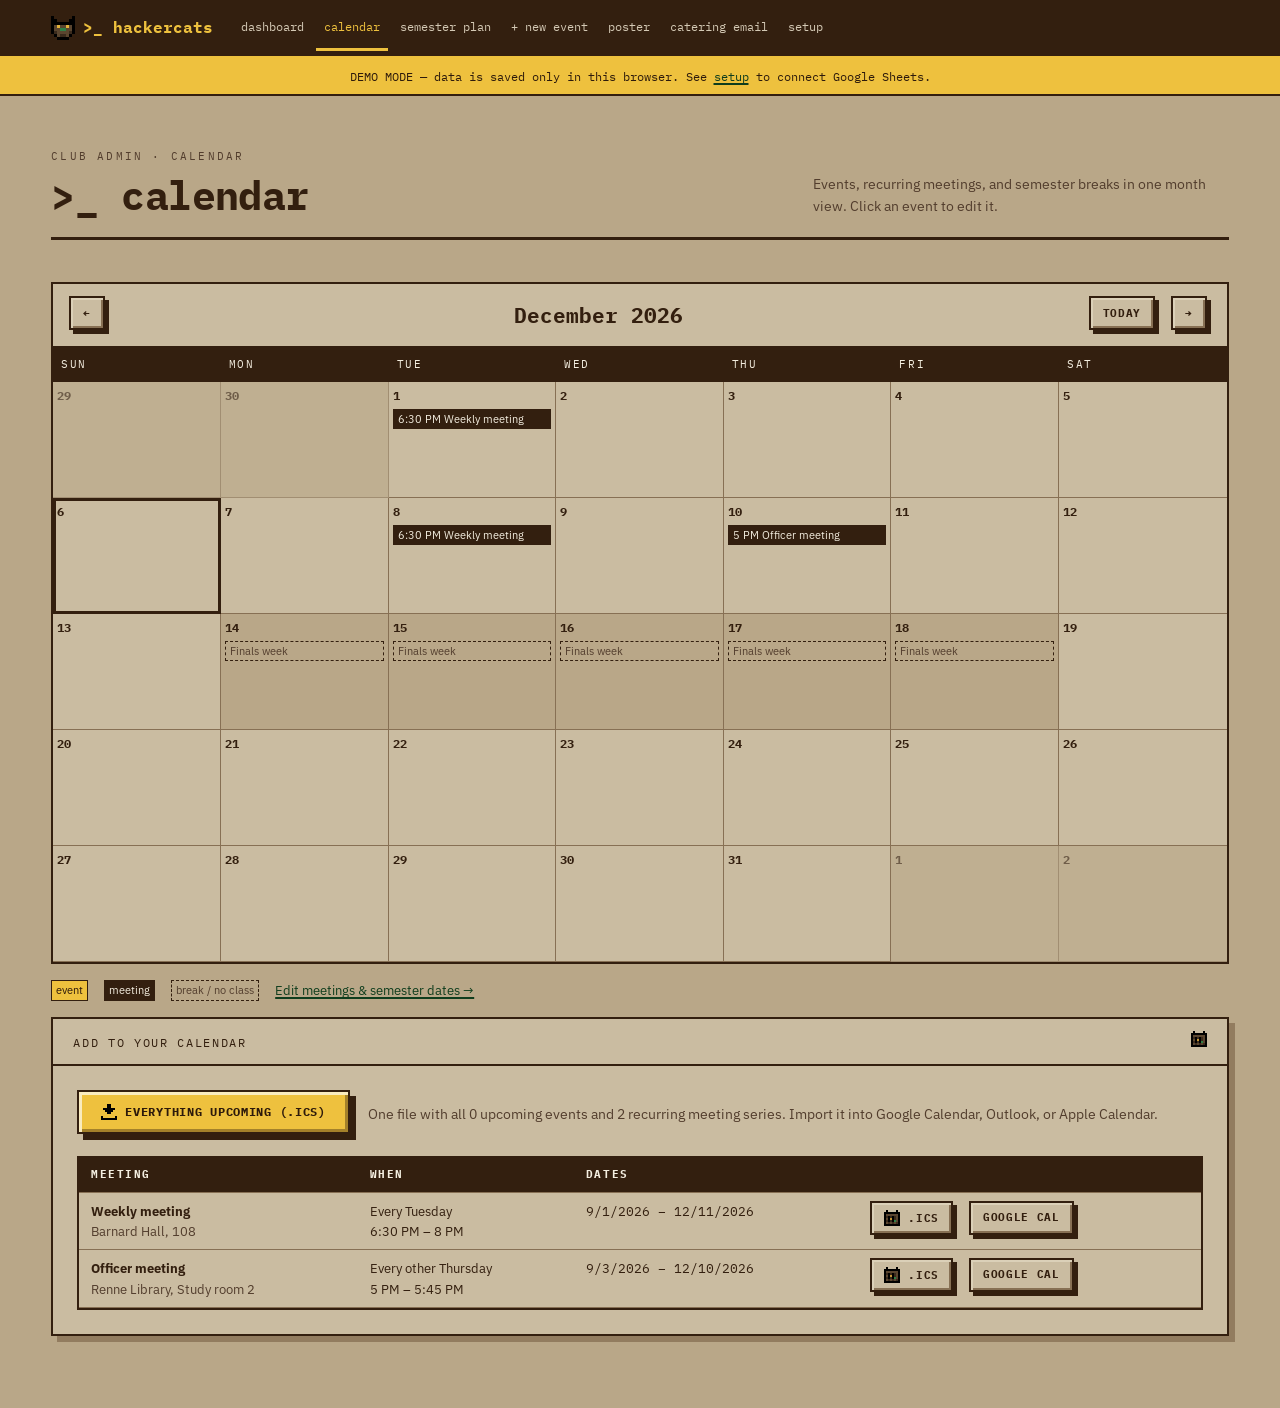
==== calendar.html @ 4f12ceac "Club admin app: events, posters, catering FRoR email, calendar, semester plan Static site for GitHub" ====
<!doctype html>
<html lang="en">
<head>
  <meta charset="utf-8">
  <meta name="viewport" content="width=device-width, initial-scale=1">
  <title>Club Admin — Calendar</title>
  <link rel="icon" href="assets/icons/cat.svg">
  <link rel="stylesheet" href="css/app.css">
</head>
<body>
  <main class="page">
    <header class="head">
      <div>
        <div class="eyebrow">Club admin · calendar</div>
        <h1>&gt;_ calendar</h1>
      </div>
      <p class="lead">Events, recurring meetings, and semester breaks in one month view. Click an event to edit it.</p>
    </header>
    <div id="content" class="stack"><div class="empty">Loading…</div></div>
  </main>

  <script src="config.js"></script>
  <script src="js/demo-seed.js"></script>
  <script src="js/store.js"></script>
  <script src="js/common.js"></script>
  <script src="js/calendar.js"></script>
  <script src="js/calendar-page.js"></script>
</body>
</html>
---- css/app.css ----
/*
 * App styles, built on the Hacker Cats design-kit tokens (css/tokens/*).
 * Brand rules (from the design kit README):
 *   - Fields sink, buttons rise.
 *   - Sharp corners everywhere. No gradients, no blur.
 *   - Green (--hc-live) is for state only (done / live), never navigation.
 *   - Fluid layout via clamp() and auto-fit grids instead of media queries.
 */
@import "./tokens/fonts.css";
@import "./tokens/colors.css";
@import "./tokens/typography.css";
@import "./tokens/spacing.css";
@import "./tokens/depth.css";
@import "./tokens/texture.css";
@import "./tokens/base.css";

/* ---------- layout ---------- */
.page {
  max-width: var(--page-max);
  margin: 0 auto;
  padding: var(--pad-page-y) var(--pad-page-x) 72px;
  display: flex;
  flex-direction: column;
  gap: var(--gap-stack);
}
.stack { display: flex; flex-direction: column; gap: var(--space-4); }
.row { display: flex; flex-wrap: wrap; gap: var(--space-3); align-items: center; }
.row--end { justify-content: flex-end; }
.grid { display: grid; gap: var(--space-5); grid-template-columns: repeat(auto-fit, minmax(min(100%, 320px), 1fr)); }
.grid--wide { grid-template-columns: repeat(auto-fit, minmax(min(100%, 460px), 1fr)); }
.hidden { display: none !important; }

/* ---------- top nav (ink surface) ---------- */
.nav {
  background: var(--surface-dark);
  color: var(--text-on-dark);
  border-bottom: var(--frame-thick) solid var(--hc-signal);
}
.nav__inner {
  max-width: var(--page-max);
  margin: 0 auto;
  padding: 0 var(--pad-page-x);
  display: flex;
  flex-wrap: wrap;
  align-items: center;
  gap: var(--space-2) var(--space-5);
  min-height: 56px;
}
.nav__brand {
  font-family: var(--font-mono);
  font-weight: 700;
  font-size: 16px;
  color: var(--hc-signal);
  text-decoration: none;
  display: flex;
  align-items: center;
  gap: var(--space-2);
}
.nav__brand img { width: 24px; height: 24px; image-rendering: pixelated; }
.nav__links { display: flex; flex-wrap: wrap; gap: 0 var(--space-1); flex: 1; }
.nav__links a {
  font-family: var(--font-mono);
  font-size: var(--size-mono-sm);
  text-transform: lowercase;
  color: var(--text-on-dark);
  text-decoration: none;
  padding: var(--space-3) var(--space-2);
  border-bottom: 3px solid transparent;
}
.nav__links a:hover { color: var(--hc-cream); }
.nav__links a[aria-current="page"] { color: var(--hc-signal); border-bottom-color: var(--hc-signal); }
.nav__auth { font-family: var(--font-mono); font-size: var(--size-mono-sm); display: flex; gap: var(--space-3); align-items: center; }

/* ---------- page heading ---------- */
.head {
  display: flex;
  align-items: flex-end;
  justify-content: space-between;
  gap: var(--space-6);
  flex-wrap: wrap;
  border-bottom: var(--frame-thick) solid var(--border-strong);
  padding-bottom: var(--space-5);
}
.eyebrow {
  font-family: var(--font-mono);
  font-size: var(--size-label);
  letter-spacing: var(--tracking-eyebrow);
  text-transform: uppercase;
  color: var(--text-muted);
}
h1, .h1 {
  font-family: var(--font-display);
  font-weight: 700;
  font-size: var(--size-h1);
  letter-spacing: var(--tracking-wordmark);
  line-height: var(--leading-tight);
  margin: var(--space-2) 0 0;
}
h2 { font-family: var(--font-sans); font-weight: 600; font-size: var(--size-h2); margin: 0; line-height: var(--leading-snug); }
h3 { font-family: var(--font-sans); font-weight: 600; font-size: 15px; margin: 0; }
.lead { color: var(--text-muted); max-width: 52ch; margin: 0; }
.muted { color: var(--text-muted); }
.mono { font-family: var(--font-mono); font-size: var(--size-mono); }
p { margin: 0; max-width: var(--measure-body); }

/* ---------- cards ---------- */
.card {
  background: var(--surface-card);
  border: var(--frame) solid var(--border-strong);
  box-shadow: var(--lift) var(--lift) 0 var(--hc-ground-drop);
  display: flex;
  flex-direction: column;
}
.card__bar {
  display: flex;
  align-items: baseline;
  justify-content: space-between;
  gap: var(--space-3);
  flex-wrap: wrap;
  padding: var(--space-3) var(--space-5);
  border-bottom: var(--frame) solid var(--border-strong);
  font-family: var(--font-mono);
  font-size: var(--size-mono-sm);
  letter-spacing: var(--tracking-label);
  text-transform: uppercase;
}
.card__body { padding: var(--pad-card); display: flex; flex-direction: column; gap: var(--space-4); }

/* ---------- buttons: they rise ---------- */
.btn {
  --face: var(--hc-signal);
  --hi: var(--hc-signal-hi);
  --lo: var(--hc-signal-lo);
  --label: var(--text-on-signal);
  appearance: none;
  display: inline-flex;
  align-items: center;
  justify-content: center;
  gap: var(--space-2);
  min-height: var(--hit-min);
  padding: 0 var(--pad-button-x);
  background: var(--face);
  color: var(--label);
  border: var(--frame) solid var(--hc-ink);
  box-shadow:
    inset var(--bevel) var(--bevel) 0 var(--hi),
    inset calc(var(--bevel) * -1) calc(var(--bevel) * -1) 0 var(--lo),
    var(--lift) var(--lift) 0 var(--hc-ink);
  font-family: var(--font-mono);
  font-weight: 700;
  font-size: var(--size-mono-sm);
  letter-spacing: 0.06em;
  text-transform: uppercase;
  text-decoration: none;
  cursor: pointer;
  transition: transform var(--dur-press) var(--ease-snap), box-shadow var(--dur-press) var(--ease-snap);
  margin: 0 var(--lift) var(--lift) 0; /* room for the drop */
}
.btn:hover { color: var(--label); }
.btn:active {
  transform: translate(var(--lift-travel), var(--lift-travel));
  box-shadow:
    inset var(--bevel) var(--bevel) 0 var(--hi),
    inset calc(var(--bevel) * -1) calc(var(--bevel) * -1) 0 var(--lo),
    var(--lift-press) var(--lift-press) 0 var(--hc-ink);
}
.btn:focus-visible { outline: 3px solid var(--hc-ink); outline-offset: 3px; }
.btn[disabled] { opacity: 0.5; cursor: not-allowed; }
.btn--ink { --face: var(--hc-ink); --hi: var(--hc-ink-tex); --lo: oklch(0.18 0.03 58); --label: var(--hc-cream); }
.btn--plain { --face: var(--hc-raised); --hi: var(--hc-field); --lo: var(--hc-line); --label: var(--hc-ink); }
.btn--danger { --face: var(--hc-oxide); --hi: var(--hc-oxide-hi); --lo: var(--hc-oxide-lo); --label: var(--text-on-oxide); }
.btn--sm { min-height: 34px; padding: 0 var(--space-3); font-size: var(--size-label); --lift: 4px; --lift-travel: 3px; --bevel: 2px; }
.btn img { width: 16px; height: 16px; image-rendering: pixelated; }

/* ---------- fields: they sink ---------- */
.field { display: flex; flex-direction: column; gap: var(--space-1); min-width: 0; }
.field > span, .label {
  font-family: var(--font-mono);
  font-size: var(--size-label);
  letter-spacing: var(--tracking-label);
  text-transform: uppercase;
  color: var(--text-muted);
}
.field small { color: var(--text-muted); font-size: var(--size-body-sm); }
input:not([type="checkbox"]):not([type="radio"]):not([type="color"]):not([type="file"]),
select,
textarea {
  font: inherit;
  font-family: var(--font-mono);
  font-size: var(--size-mono);
  color: var(--text-body);
  background: var(--surface-field);
  border: var(--frame) solid var(--border-strong);
  box-shadow: var(--well-shadow);
  padding: var(--pad-control-y) var(--pad-control-x);
  min-height: var(--hit-min);
  width: 100%;
}
textarea { min-height: 120px; resize: vertical; line-height: var(--leading-mono); }
input::placeholder, textarea::placeholder { color: var(--text-placeholder); }
input:focus, select:focus, textarea:focus { outline: 3px solid var(--hc-signal); outline-offset: 0; }
input[type="checkbox"], input[type="radio"] { width: 20px; height: 20px; accent-color: var(--hc-live); margin: 0; flex: none; }
input[type="color"] { width: 56px; height: var(--hit-min); border: var(--frame) solid var(--border-strong); padding: 2px; background: var(--surface-field); }
.form-grid { display: grid; gap: var(--space-4); grid-template-columns: repeat(auto-fit, minmax(min(100%, 200px), 1fr)); }
.form-grid .span-all { grid-column: 1 / -1; }
fieldset { border: var(--frame) solid var(--border-strong); padding: var(--space-5); margin: 0; display: flex; flex-direction: column; gap: var(--space-4); }
legend { font-family: var(--font-mono); font-weight: 700; font-size: var(--size-mono-sm); letter-spacing: var(--tracking-label); text-transform: uppercase; padding: 0 var(--space-2); }
.check { display: flex; align-items: center; gap: var(--space-2); cursor: pointer; }

/* ---------- alerts ---------- */
.alert {
  border: var(--frame) solid var(--border-strong);
  border-left-width: 10px;
  background: var(--surface-card);
  padding: var(--space-3) var(--space-4);
  display: flex;
  gap: var(--space-3);
  align-items: flex-start;
}
.alert img { width: 20px; height: 20px; flex: none; image-rendering: pixelated; margin-top: 2px; }
.alert strong { font-weight: 600; }
.alert--caution { border-left-color: var(--hc-signal); }
.alert--danger { border-left-color: var(--hc-oxide); color: var(--hc-oxide-quiet); }
.alert--ok { border-left-color: var(--hc-live); }
.alert--info { border-left-color: var(--hc-tan); }

/* ---------- chips / badges ---------- */
.chip {
  display: inline-flex;
  align-items: center;
  gap: 4px;
  font-family: var(--font-mono);
  font-size: var(--size-label);
  letter-spacing: 0.08em;
  text-transform: uppercase;
  padding: 2px 8px;
  border: var(--frame) solid var(--border-strong);
  background: var(--surface-page);
  white-space: nowrap;
}
.chip--signal { background: var(--hc-signal); color: var(--text-on-signal); }
.chip--ink { background: var(--hc-ink); color: var(--hc-cream); }
.chip--live { background: var(--hc-live); color: var(--text-on-live); border-color: var(--hc-live-lo); }
.chip--oxide { background: var(--hc-oxide); color: var(--text-on-oxide); }

/* ---------- event cards / checklist ---------- */
.event-card .card__bar { background: var(--hc-ink); color: var(--hc-cream); }
.event-card .card__bar .date { color: var(--hc-signal); }
.meta { display: grid; grid-template-columns: auto 1fr; gap: 2px var(--space-3); font-size: var(--size-body-sm); }
.meta dt { font-family: var(--font-mono); font-size: var(--size-label); text-transform: uppercase; letter-spacing: var(--tracking-label); color: var(--text-muted); padding-top: 2px; }
.meta dd { margin: 0; }
.checklist { list-style: none; margin: 0; padding: 0; display: grid; gap: var(--space-2); grid-template-columns: repeat(auto-fit, minmax(160px, 1fr)); }
.checklist label { display: flex; gap: var(--space-2); align-items: center; font-size: var(--size-body-sm); cursor: pointer; }
.checklist .done { color: var(--hc-live-quiet); font-weight: 600; }
.progress { height: 10px; border: var(--frame) solid var(--border-strong); background: var(--surface-field); }
.progress > div { height: 100%; background: var(--hc-live); }

/* ---------- tables ---------- */
.table-wrap { overflow-x: auto; border: var(--frame) solid var(--border-strong); }
table { border-collapse: collapse; width: 100%; font-size: var(--size-body-sm); background: var(--surface-card); }
th, td { text-align: left; padding: var(--space-2) var(--space-3); border-bottom: 1px solid var(--border-quiet); vertical-align: top; }
th { font-family: var(--font-mono); font-size: var(--size-label); letter-spacing: var(--tracking-label); text-transform: uppercase; background: var(--hc-ink); color: var(--hc-cream); }
tr.is-break td { background: var(--hc-ground); color: var(--text-muted); }
tr.is-now td { background: var(--hc-field); }

/* ---------- month calendar ---------- */
.cal { border: var(--frame) solid var(--border-strong); background: var(--surface-card); }
.cal__head { display: flex; justify-content: space-between; align-items: center; gap: var(--space-3); padding: var(--space-3) var(--space-4); border-bottom: var(--frame) solid var(--border-strong); flex-wrap: wrap; }
.cal__title { font-family: var(--font-mono); font-weight: 700; font-size: var(--size-h2); }
.cal__grid { display: grid; grid-template-columns: repeat(7, minmax(0, 1fr)); }
.cal__dow { font-family: var(--font-mono); font-size: var(--size-label); letter-spacing: var(--tracking-label); text-transform: uppercase; padding: var(--space-2); background: var(--hc-ink); color: var(--hc-cream); }
.cal__day { min-height: clamp(64px, 11vw, 116px); border-right: 1px solid var(--border-quiet); border-bottom: 1px solid var(--border-quiet); padding: 4px; display: flex; flex-direction: column; gap: 3px; min-width: 0; }
.cal__day:nth-child(7n) { border-right: 0; }
.cal__day.is-other { background: var(--hc-ground); opacity: 0.6; }
.cal__day.is-break { background: var(--hc-ground); }
.cal__day.is-today { outline: 3px solid var(--hc-ink); outline-offset: -3px; }
.cal__num { font-family: var(--font-mono); font-size: var(--size-mono-sm); font-weight: 700; }
.cal__item {
  display: block;
  font-size: 11px;
  line-height: 1.3;
  padding: 2px 4px;
  overflow: hidden;
  text-overflow: ellipsis;
  white-space: nowrap;
  text-decoration: none;
  border: 1px solid var(--hc-ink);
}
.cal__item--event { background: var(--hc-signal); color: var(--text-on-signal); }
.cal__item--meeting { background: var(--hc-ink); color: var(--hc-cream); }
.cal__item--break { background: transparent; border-style: dashed; color: var(--text-muted); }
.cal__item:hover { color: inherit; filter: brightness(1.08); }
.legend { display: flex; gap: var(--space-4); flex-wrap: wrap; font-size: var(--size-body-sm); align-items: center; }
.legend .cal__item { display: inline-block; }

/* ---------- tabs ---------- */
.tabs { display: flex; gap: 0; border-bottom: var(--frame) solid var(--border-strong); flex-wrap: wrap; }
.tabs button {
  font-family: var(--font-mono);
  font-size: var(--size-mono-sm);
  text-transform: uppercase;
  letter-spacing: 0.06em;
  background: transparent;
  border: var(--frame) solid transparent;
  border-bottom: 0;
  padding: var(--space-3) var(--space-4);
  cursor: pointer;
  color: var(--text-body);
  margin-bottom: -2px;
}
.tabs button[aria-selected="true"] { background: var(--surface-card); border-color: var(--border-strong); }

/* ---------- toast ---------- */
.toast {
  position: fixed;
  right: var(--space-5);
  bottom: var(--space-5);
  z-index: 50;
  background: var(--hc-ink);
  color: var(--hc-cream);
  font-family: var(--font-mono);
  font-size: var(--size-mono-sm);
  padding: var(--space-3) var(--space-4);
  border: var(--frame) solid var(--hc-signal);
  box-shadow: var(--lift) var(--lift) 0 var(--hc-ground-drop);
  max-width: min(90vw, 420px);
}
.toast--danger { border-color: var(--hc-oxide-hi); }

/* ---------- demo banner ---------- */
.banner {
  background: var(--hc-signal);
  color: var(--text-on-signal);
  border-bottom: var(--frame) solid var(--hc-ink);
  font-family: var(--font-mono);
  font-size: var(--size-mono-sm);
  padding: var(--space-2) var(--pad-page-x);
  text-align: center;
}

/* ---------- empty / loading ---------- */
.empty { border: var(--frame) dashed var(--border-quiet); padding: var(--space-7); text-align: center; color: var(--text-muted); }

/* ---------- code blocks (ink surface) ---------- */
pre, .terminal {
  background: var(--hc-ink);
  color: var(--text-on-dark);
  font-family: var(--font-mono);
  font-size: var(--size-mono-sm);
  line-height: var(--leading-mono);
  padding: var(--space-4);
  overflow-x: auto;
  margin: 0;
  white-space: pre-wrap;
  word-break: break-word;
}

@media print {
  .nav, .banner, .no-print { display: none !important; }
  body { background: #fff; }
}
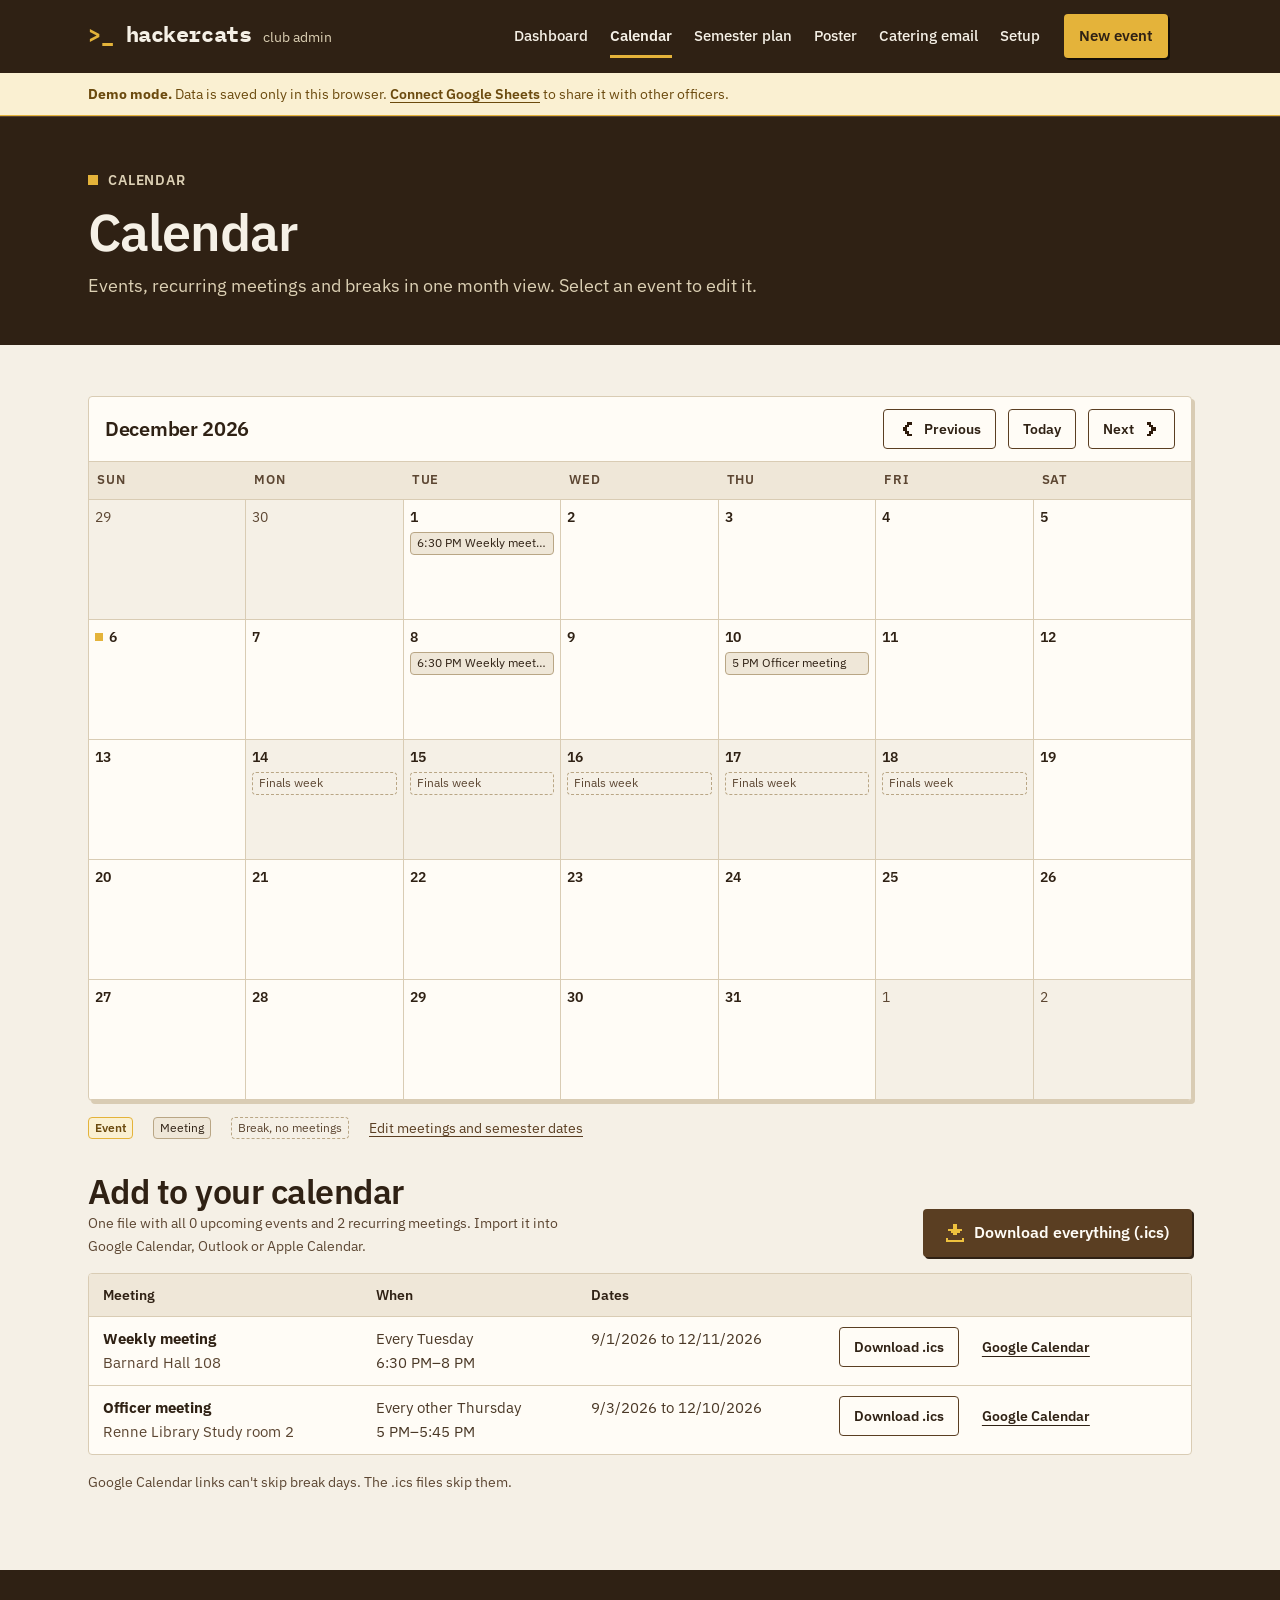
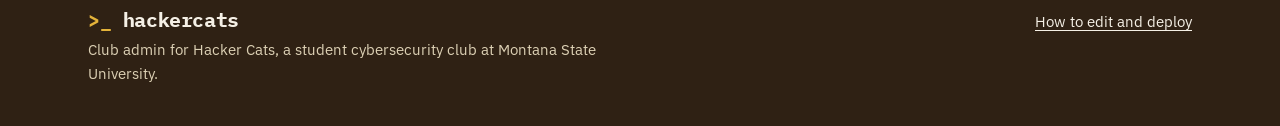
==== commit 3ec7bb55: "Redesign for the new Hacker Cats design kit (Web expression) Paper ground with ink header/footer and" ====
--- a/calendar.html
+++ b/calendar.html
@@ -3,24 +3,25 @@
 <head>
   <meta charset="utf-8">
   <meta name="viewport" content="width=device-width, initial-scale=1">
-  <title>Club Admin — Calendar</title>
+  <title>Calendar · hackercats club admin</title>
   <link rel="icon" href="assets/icons/cat.svg">
   <link rel="stylesheet" href="css/app.css">
 </head>
 <body>
-  <main class="page">
-    <header class="head">
-      <div>
-        <div class="eyebrow">Club admin · calendar</div>
-        <h1>&gt;_ calendar</h1>
+  <main id="main" tabindex="-1">
+    <div class="page-head">
+      <div class="wrap">
+        <p class="eyebrow">Calendar</p>
+        <h1>Calendar</h1>
+        <p class="lede">Events, recurring meetings and breaks in one month view. Select an event to edit it.</p>
       </div>
-      <p class="lead">Events, recurring meetings, and semester breaks in one month view. Click an event to edit it.</p>
-    </header>
-    <div id="content" class="stack"><div class="empty">Loading…</div></div>
+    </div>
+    <div class="wrap page" id="content"><p class="muted">Loading…</p></div>
   </main>
 
   <script src="config.js"></script>
   <script src="js/demo-seed.js"></script>
+  <script src="js/icon-grids.js"></script>
   <script src="js/store.js"></script>
   <script src="js/common.js"></script>
   <script src="js/calendar.js"></script>
--- a/css/app.css
+++ b/css/app.css
@@ -1,361 +1,275 @@
 /*
- * App styles, built on the Hacker Cats design-kit tokens (css/tokens/*).
- * Brand rules (from the design kit README):
- *   - Fields sink, buttons rise.
- *   - Sharp corners everywhere. No gradients, no blur.
- *   - Green (--hc-live) is for state only (done / live), never navigation.
- *   - Fluid layout via clamp() and auto-fit grids instead of media queries.
+ * App styles: the Hacker Cats design kit's **Web** expression
+ * (design-kit/readme.md → "WEB foundations", design-kit/COMPONENTS.md).
+ * Style with --web-* tokens only (css/tokens/web.css); don't invent new colours.
+ *
+ * Quick rules:
+ *   - Paper ground, ink header/footer. Brown = primary action.
+ *   - Yellow = highlight only (markers, underlines, focus ring) — plus the one
+ *     CTA button that sits on the ink header. Never yellow text on paper.
+ *   - Green = something live right now. Not "done", not navigation.
+ *   - 4px corners; hard offset shadows only on cards and primary buttons.
+ *   - Hover darkens or adds a frame. One primary button per view.
+ *
+ * (Posters are print, so they use the Field Manual look in css/posters.css.)
  */
 @import "./tokens/fonts.css";
-@import "./tokens/colors.css";
-@import "./tokens/typography.css";
-@import "./tokens/spacing.css";
-@import "./tokens/depth.css";
-@import "./tokens/texture.css";
+@import "./tokens/colors.css";      /* Field Manual palette; used by pixel icons */
+@import "./tokens/web.css";
 @import "./tokens/base.css";
 
+h1, h2, h3 { color: var(--web-ink); font-weight: 600; margin: 0; text-wrap: balance; }
+h2 { font-size: var(--web-size-h2); line-height: 1.2; letter-spacing: -0.015em; }
+h3 { font-size: var(--web-size-h3); line-height: 1.3; }
+p { margin: 0; max-width: var(--web-measure); }
+code, kbd, pre, .mono { font-family: var(--web-font-mono); font-size: 0.92em; }
+.muted { color: var(--web-muted); }
+.small { font-size: var(--web-size-small); }
+.hidden { display: none !important; }
+#draft-note:empty, #error-summary:empty, #meeting-errors:empty, #made-row:empty { display: none; }
+.sr-only { position: absolute; width: 1px; height: 1px; overflow: hidden; clip: rect(0 0 0 0); white-space: nowrap; }
+
 /* ---------- layout ---------- */
-.page {
-  max-width: var(--page-max);
-  margin: 0 auto;
-  padding: var(--pad-page-y) var(--pad-page-x) 72px;
-  display: flex;
-  flex-direction: column;
-  gap: var(--gap-stack);
-}
-.stack { display: flex; flex-direction: column; gap: var(--space-4); }
-.row { display: flex; flex-wrap: wrap; gap: var(--space-3); align-items: center; }
-.row--end { justify-content: flex-end; }
-.grid { display: grid; gap: var(--space-5); grid-template-columns: repeat(auto-fit, minmax(min(100%, 320px), 1fr)); }
-.grid--wide { grid-template-columns: repeat(auto-fit, minmax(min(100%, 460px), 1fr)); }
-.hidden { display: none !important; }
-
-/* ---------- top nav (ink surface) ---------- */
-.nav {
-  background: var(--surface-dark);
-  color: var(--text-on-dark);
-  border-bottom: var(--frame-thick) solid var(--hc-signal);
-}
-.nav__inner {
-  max-width: var(--page-max);
-  margin: 0 auto;
-  padding: 0 var(--pad-page-x);
-  display: flex;
-  flex-wrap: wrap;
-  align-items: center;
-  gap: var(--space-2) var(--space-5);
-  min-height: 56px;
-}
-.nav__brand {
-  font-family: var(--font-mono);
-  font-weight: 700;
-  font-size: 16px;
-  color: var(--hc-signal);
-  text-decoration: none;
-  display: flex;
-  align-items: center;
-  gap: var(--space-2);
-}
-.nav__brand img { width: 24px; height: 24px; image-rendering: pixelated; }
-.nav__links { display: flex; flex-wrap: wrap; gap: 0 var(--space-1); flex: 1; }
-.nav__links a {
-  font-family: var(--font-mono);
-  font-size: var(--size-mono-sm);
-  text-transform: lowercase;
-  color: var(--text-on-dark);
-  text-decoration: none;
-  padding: var(--space-3) var(--space-2);
-  border-bottom: 3px solid transparent;
-}
-.nav__links a:hover { color: var(--hc-cream); }
-.nav__links a[aria-current="page"] { color: var(--hc-signal); border-bottom-color: var(--hc-signal); }
-.nav__auth { font-family: var(--font-mono); font-size: var(--size-mono-sm); display: flex; gap: var(--space-3); align-items: center; }
-
-/* ---------- page heading ---------- */
-.head {
-  display: flex;
-  align-items: flex-end;
-  justify-content: space-between;
-  gap: var(--space-6);
-  flex-wrap: wrap;
-  border-bottom: var(--frame-thick) solid var(--border-strong);
-  padding-bottom: var(--space-5);
-}
+.wrap { max-width: var(--web-page-max); margin: 0 auto; padding-left: var(--web-pad-x); padding-right: var(--web-pad-x); }
+.page { padding-top: clamp(32px, 4vw, 56px); padding-bottom: var(--web-section-y); display: flex; flex-direction: column; gap: 32px; }
+.stack { display: flex; flex-direction: column; gap: 16px; }
+.row { display: flex; flex-wrap: wrap; gap: 12px; align-items: center; }
+.row--between { justify-content: space-between; }
+.grid { display: grid; gap: 20px; grid-template-columns: repeat(auto-fit, minmax(min(100%, 340px), 1fr)); }
+.section-head { display: flex; justify-content: space-between; align-items: flex-end; gap: 12px 16px; flex-wrap: wrap; }
+.section-head p { font-size: var(--web-size-small); color: var(--web-muted); }
+
+/* ---------- skip link ---------- */
+.skip {
+  position: absolute; left: -9999px; top: 12px; z-index: 20;
+  background: var(--web-ink); color: var(--web-on-ink); padding: 10px 16px;
+  border-radius: var(--web-radius); font-weight: 600; text-decoration: none;
+}
+.skip:focus { left: 12px; outline: 3px solid var(--web-yellow); color: var(--web-on-ink); }
+
+/* ---------- header (ink chrome) ---------- */
+.site-header { background: var(--web-ink); border-bottom: 1px solid var(--web-ink); }
+.site-header__inner {
+  display: flex; align-items: center; justify-content: space-between; gap: 12px 32px; flex-wrap: wrap;
+  padding-top: 14px; padding-bottom: 14px;
+}
+.brand { display: inline-flex; align-items: baseline; gap: 12px; text-decoration: none; padding: 8px 0; border-radius: var(--web-radius); }
+.wordmark { font-family: var(--web-font-mono); font-weight: 700; font-size: 22px; letter-spacing: -0.02em; line-height: 1; color: var(--web-on-ink); }
+.wordmark .prompt { color: var(--web-yellow); }
+.brand__sub { font-size: var(--web-size-small); color: var(--web-on-ink-muted); }
+.site-nav { display: flex; align-items: center; gap: 8px 24px; flex-wrap: wrap; }
+.site-nav ul { list-style: none; margin: 0; padding: 0; display: flex; flex-wrap: wrap; gap: 4px 22px; }
+.site-nav a {
+  display: inline-flex; align-items: center; min-height: var(--web-hit); padding: 10px 0 7px;
+  border-bottom: 3px solid transparent; color: var(--web-on-ink); text-decoration: none; font-size: 15px; font-weight: 500;
+}
+.site-nav a:hover { border-bottom-color: var(--web-control); color: var(--web-on-ink); }
+.site-nav a[aria-current="page"] { border-bottom-color: var(--web-yellow); font-weight: 600; }
+/* The CTA in the nav is a button, not a nav link: undo the link styles above. */
+.site-nav a.btn { color: var(--fg); padding: 0 14px; min-height: var(--web-hit); border: 1.5px solid var(--border); font-weight: 600; font-size: 15px; }
+.site-nav a.btn:hover { color: var(--fg); border-color: var(--border); }
+.site-header :focus-visible, .page-head :focus-visible, .site-footer :focus-visible, .on-ink :focus-visible { outline-color: var(--web-yellow); }
+.auth { display: flex; gap: 10px; align-items: center; font-size: var(--web-size-small); color: var(--web-on-ink-muted); }
+
+/* ---------- page header (ink band) ---------- */
+.page-head { background: var(--web-ink); border-top: 1px solid var(--web-ink-rule); }
+.page-head .wrap { padding-top: clamp(32px, 4vw, 56px); padding-bottom: clamp(28px, 3.5vw, 44px); display: flex; flex-direction: column; gap: 12px; }
+.page-head h1 { font-size: var(--web-size-h1); line-height: 1.1; letter-spacing: -0.02em; color: var(--web-on-ink); }
+.page-head .lede { font-size: var(--web-size-lead); color: var(--web-on-ink-muted); max-width: 62ch; }
 .eyebrow {
-  font-family: var(--font-mono);
-  font-size: var(--size-label);
-  letter-spacing: var(--tracking-eyebrow);
-  text-transform: uppercase;
-  color: var(--text-muted);
-}
-h1, .h1 {
-  font-family: var(--font-display);
-  font-weight: 700;
-  font-size: var(--size-h1);
-  letter-spacing: var(--tracking-wordmark);
-  line-height: var(--leading-tight);
-  margin: var(--space-2) 0 0;
-}
-h2 { font-family: var(--font-sans); font-weight: 600; font-size: var(--size-h2); margin: 0; line-height: var(--leading-snug); }
-h3 { font-family: var(--font-sans); font-weight: 600; font-size: 15px; margin: 0; }
-.lead { color: var(--text-muted); max-width: 52ch; margin: 0; }
-.muted { color: var(--text-muted); }
-.mono { font-family: var(--font-mono); font-size: var(--size-mono); }
-p { margin: 0; max-width: var(--measure-body); }
+  display: flex; align-items: center; gap: 10px; margin: 0;
+  font-size: 14px; font-weight: 600; letter-spacing: 0.06em; text-transform: uppercase; color: var(--web-muted);
+}
+.eyebrow::before { content: ""; width: 10px; height: 10px; background: var(--web-yellow); flex: none; }
+.page-head .eyebrow { color: var(--web-on-ink-muted); }
+
+/* ---------- demo-mode band ---------- */
+.notice-band { background: var(--web-yellow-tint); border-bottom: 1px solid var(--web-yellow); color: var(--web-yellow-text); font-size: var(--web-size-small); }
+.notice-band .wrap { padding-top: 10px; padding-bottom: 10px; }
+.notice-band a { color: var(--web-yellow-text); font-weight: 600; }
+
+/* ---------- footer ---------- */
+.site-footer { background: var(--web-ink); color: var(--web-on-ink); margin-top: auto; }
+.site-footer .wrap { padding-top: 40px; padding-bottom: 40px; display: flex; justify-content: space-between; gap: 24px 48px; flex-wrap: wrap; }
+.site-footer p { font-size: 15px; color: var(--web-on-ink-muted); }
+.site-footer .wordmark { font-size: 20px; display: block; margin-bottom: 8px; }
+.site-footer a { color: var(--web-on-ink); }
+body { display: flex; flex-direction: column; min-height: 100vh; }
+main { flex: 1; outline: none; }
+
+/* ---------- buttons ---------- */
+.btn {
+  --bg: var(--web-brown); --bg-hover: var(--web-brown-hover); --fg: var(--web-surface); --border: transparent; --shadow: var(--web-shadow-button);
+  display: inline-flex; align-items: center; justify-content: center; gap: 10px;
+  min-height: 48px; padding: 0 22px;
+  font: 600 16px/1.2 var(--web-font);
+  color: var(--fg); background: var(--bg);
+  border: 1.5px solid var(--border); border-radius: var(--web-radius);
+  box-shadow: var(--shadow);
+  text-decoration: none; cursor: pointer;
+  transition: background 120ms var(--web-ease);
+}
+.btn:hover { background: var(--bg-hover); color: var(--fg); }
+.btn--signal { --bg: var(--web-yellow); --bg-hover: #EBC155; --fg: var(--web-ink); --shadow: 2px 2px 0 #140D06; } /* only on ink surfaces */
+.btn--secondary { --bg: transparent; --bg-hover: var(--web-sunk); --fg: var(--web-ink); --border: var(--web-brown); --shadow: none; }
+.btn--on-ink { --bg: transparent; --bg-hover: #3E2D1C; --fg: var(--web-on-ink); --border: var(--web-on-ink-muted); --shadow: none; } /* secondary, on ink */
+.btn--ghost { --bg: transparent; --bg-hover: var(--web-sunk); --fg: var(--web-ink); --shadow: none; text-decoration: underline; text-underline-offset: 4px; }
+.btn--danger { --bg: var(--web-red); --bg-hover: #86311C; --fg: #FFFCF6; }
+.btn--sm { min-height: 40px; padding: 0 14px; font-size: 14px; gap: 8px; }
+.btn[disabled], .btn[aria-disabled="true"] {
+  --bg: var(--web-sunk); --bg-hover: var(--web-sunk); --fg: var(--web-muted); --shadow: none;
+  border: 1.5px dashed var(--web-line-strong); cursor: not-allowed;
+}
+.btn svg { flex: none; }
+/* <label class="btn"> wrapping a hidden file input */
+.btn:has(input[type="file"]:focus-visible) { outline: var(--web-focus-outline); outline-offset: 2px; }
 
 /* ---------- cards ---------- */
 .card {
-  background: var(--surface-card);
-  border: var(--frame) solid var(--border-strong);
-  box-shadow: var(--lift) var(--lift) 0 var(--hc-ground-drop);
-  display: flex;
-  flex-direction: column;
-}
-.card__bar {
-  display: flex;
-  align-items: baseline;
-  justify-content: space-between;
-  gap: var(--space-3);
-  flex-wrap: wrap;
-  padding: var(--space-3) var(--space-5);
-  border-bottom: var(--frame) solid var(--border-strong);
-  font-family: var(--font-mono);
-  font-size: var(--size-mono-sm);
-  letter-spacing: var(--tracking-label);
-  text-transform: uppercase;
-}
-.card__body { padding: var(--pad-card); display: flex; flex-direction: column; gap: var(--space-4); }
-
-/* ---------- buttons: they rise ---------- */
-.btn {
-  --face: var(--hc-signal);
-  --hi: var(--hc-signal-hi);
-  --lo: var(--hc-signal-lo);
-  --label: var(--text-on-signal);
-  appearance: none;
-  display: inline-flex;
-  align-items: center;
-  justify-content: center;
-  gap: var(--space-2);
-  min-height: var(--hit-min);
-  padding: 0 var(--pad-button-x);
-  background: var(--face);
-  color: var(--label);
-  border: var(--frame) solid var(--hc-ink);
-  box-shadow:
-    inset var(--bevel) var(--bevel) 0 var(--hi),
-    inset calc(var(--bevel) * -1) calc(var(--bevel) * -1) 0 var(--lo),
-    var(--lift) var(--lift) 0 var(--hc-ink);
-  font-family: var(--font-mono);
-  font-weight: 700;
-  font-size: var(--size-mono-sm);
-  letter-spacing: 0.06em;
-  text-transform: uppercase;
-  text-decoration: none;
-  cursor: pointer;
-  transition: transform var(--dur-press) var(--ease-snap), box-shadow var(--dur-press) var(--ease-snap);
-  margin: 0 var(--lift) var(--lift) 0; /* room for the drop */
-}
-.btn:hover { color: var(--label); }
-.btn:active {
-  transform: translate(var(--lift-travel), var(--lift-travel));
-  box-shadow:
-    inset var(--bevel) var(--bevel) 0 var(--hi),
-    inset calc(var(--bevel) * -1) calc(var(--bevel) * -1) 0 var(--lo),
-    var(--lift-press) var(--lift-press) 0 var(--hc-ink);
-}
-.btn:focus-visible { outline: 3px solid var(--hc-ink); outline-offset: 3px; }
-.btn[disabled] { opacity: 0.5; cursor: not-allowed; }
-.btn--ink { --face: var(--hc-ink); --hi: var(--hc-ink-tex); --lo: oklch(0.18 0.03 58); --label: var(--hc-cream); }
-.btn--plain { --face: var(--hc-raised); --hi: var(--hc-field); --lo: var(--hc-line); --label: var(--hc-ink); }
-.btn--danger { --face: var(--hc-oxide); --hi: var(--hc-oxide-hi); --lo: var(--hc-oxide-lo); --label: var(--text-on-oxide); }
-.btn--sm { min-height: 34px; padding: 0 var(--space-3); font-size: var(--size-label); --lift: 4px; --lift-travel: 3px; --bevel: 2px; }
-.btn img { width: 16px; height: 16px; image-rendering: pixelated; }
-
-/* ---------- fields: they sink ---------- */
-.field { display: flex; flex-direction: column; gap: var(--space-1); min-width: 0; }
-.field > span, .label {
-  font-family: var(--font-mono);
-  font-size: var(--size-label);
-  letter-spacing: var(--tracking-label);
-  text-transform: uppercase;
-  color: var(--text-muted);
-}
-.field small { color: var(--text-muted); font-size: var(--size-body-sm); }
-input:not([type="checkbox"]):not([type="radio"]):not([type="color"]):not([type="file"]),
-select,
-textarea {
-  font: inherit;
-  font-family: var(--font-mono);
-  font-size: var(--size-mono);
-  color: var(--text-body);
-  background: var(--surface-field);
-  border: var(--frame) solid var(--border-strong);
-  box-shadow: var(--well-shadow);
-  padding: var(--pad-control-y) var(--pad-control-x);
-  min-height: var(--hit-min);
-  width: 100%;
-}
-textarea { min-height: 120px; resize: vertical; line-height: var(--leading-mono); }
-input::placeholder, textarea::placeholder { color: var(--text-placeholder); }
-input:focus, select:focus, textarea:focus { outline: 3px solid var(--hc-signal); outline-offset: 0; }
-input[type="checkbox"], input[type="radio"] { width: 20px; height: 20px; accent-color: var(--hc-live); margin: 0; flex: none; }
-input[type="color"] { width: 56px; height: var(--hit-min); border: var(--frame) solid var(--border-strong); padding: 2px; background: var(--surface-field); }
-.form-grid { display: grid; gap: var(--space-4); grid-template-columns: repeat(auto-fit, minmax(min(100%, 200px), 1fr)); }
-.form-grid .span-all { grid-column: 1 / -1; }
-fieldset { border: var(--frame) solid var(--border-strong); padding: var(--space-5); margin: 0; display: flex; flex-direction: column; gap: var(--space-4); }
-legend { font-family: var(--font-mono); font-weight: 700; font-size: var(--size-mono-sm); letter-spacing: var(--tracking-label); text-transform: uppercase; padding: 0 var(--space-2); }
-.check { display: flex; align-items: center; gap: var(--space-2); cursor: pointer; }
+  background: var(--web-surface); border: 1px solid var(--web-line); border-radius: var(--web-radius);
+  box-shadow: var(--web-shadow-card); padding: 24px; display: flex; flex-direction: column; gap: 16px; min-width: 0;
+}
+.card--flat { box-shadow: none; }
+.card--ink { background: var(--web-ink); border-color: var(--web-ink); color: var(--web-on-ink); box-shadow: none; }
+.card__head { display: flex; justify-content: space-between; align-items: baseline; gap: 8px 16px; flex-wrap: wrap; }
+.card__head .meta { font-size: var(--web-size-small); color: var(--web-muted); }
+
+/* ---------- badges ---------- */
+.badge {
+  display: inline-flex; align-items: center; gap: 8px; padding: 2px 10px;
+  font: 600 13px/1.5 var(--web-font); white-space: nowrap;
+  color: var(--web-text); background: var(--web-sunk); border: 1px solid var(--web-line); border-radius: var(--web-radius);
+}
+.badge--signal { color: var(--web-yellow-text); background: var(--web-yellow-tint); border-color: var(--web-yellow); }
+.badge--danger { color: var(--web-red-text); background: var(--web-red-tint); border-color: var(--web-red); }
+.badge--live { color: var(--web-green-text); background: var(--web-green-tint); border-color: var(--web-green); }
+.badge--ink { color: var(--web-on-ink); background: var(--web-ink); border-color: var(--web-ink); }
 
 /* ---------- alerts ---------- */
 .alert {
-  border: var(--frame) solid var(--border-strong);
-  border-left-width: 10px;
-  background: var(--surface-card);
-  padding: var(--space-3) var(--space-4);
-  display: flex;
-  gap: var(--space-3);
-  align-items: flex-start;
-}
-.alert img { width: 20px; height: 20px; flex: none; image-rendering: pixelated; margin-top: 2px; }
-.alert strong { font-weight: 600; }
-.alert--caution { border-left-color: var(--hc-signal); }
-.alert--danger { border-left-color: var(--hc-oxide); color: var(--hc-oxide-quiet); }
-.alert--ok { border-left-color: var(--hc-live); }
-.alert--info { border-left-color: var(--hc-tan); }
-
-/* ---------- chips / badges ---------- */
-.chip {
-  display: inline-flex;
-  align-items: center;
-  gap: 4px;
-  font-family: var(--font-mono);
-  font-size: var(--size-label);
-  letter-spacing: 0.08em;
-  text-transform: uppercase;
-  padding: 2px 8px;
-  border: var(--frame) solid var(--border-strong);
-  background: var(--surface-page);
-  white-space: nowrap;
-}
-.chip--signal { background: var(--hc-signal); color: var(--text-on-signal); }
-.chip--ink { background: var(--hc-ink); color: var(--hc-cream); }
-.chip--live { background: var(--hc-live); color: var(--text-on-live); border-color: var(--hc-live-lo); }
-.chip--oxide { background: var(--hc-oxide); color: var(--text-on-oxide); }
-
-/* ---------- event cards / checklist ---------- */
-.event-card .card__bar { background: var(--hc-ink); color: var(--hc-cream); }
-.event-card .card__bar .date { color: var(--hc-signal); }
-.meta { display: grid; grid-template-columns: auto 1fr; gap: 2px var(--space-3); font-size: var(--size-body-sm); }
-.meta dt { font-family: var(--font-mono); font-size: var(--size-label); text-transform: uppercase; letter-spacing: var(--tracking-label); color: var(--text-muted); padding-top: 2px; }
-.meta dd { margin: 0; }
-.checklist { list-style: none; margin: 0; padding: 0; display: grid; gap: var(--space-2); grid-template-columns: repeat(auto-fit, minmax(160px, 1fr)); }
-.checklist label { display: flex; gap: var(--space-2); align-items: center; font-size: var(--size-body-sm); cursor: pointer; }
-.checklist .done { color: var(--hc-live-quiet); font-weight: 600; }
-.progress { height: 10px; border: var(--frame) solid var(--border-strong); background: var(--surface-field); }
-.progress > div { height: 100%; background: var(--hc-live); }
+  display: grid; grid-template-columns: 24px 1fr; gap: 12px; align-items: start; padding: 14px 16px;
+  background: var(--web-surface); border: 1px solid var(--web-line-strong); border-radius: var(--web-radius); color: var(--web-text);
+}
+.alert svg { margin-top: 2px; }
+.alert__title { font-weight: 600; color: var(--web-ink); }
+.alert__body { margin-top: 2px; }
+.alert--warning { background: var(--web-yellow-tint); border-color: #C9971F; }
+.alert--warning .alert__title { color: var(--web-yellow-text); }
+.alert--danger { background: var(--web-red-tint); border-color: var(--web-red); }
+.alert--danger .alert__title { color: var(--web-red-text); }
+.alert--live { background: var(--web-green-tint); border-color: var(--web-green); }
+.alert--live .alert__title { color: var(--web-green-text); }
+
+/* ---------- forms ---------- */
+.field { display: flex; flex-direction: column; gap: 6px; min-width: 0; }
+.field__top { display: flex; justify-content: space-between; align-items: baseline; gap: 12px; }
+.field label, .field .label, legend { font-weight: 600; color: var(--web-ink); }
+.field__hint { font-size: var(--web-size-small); color: var(--web-muted); font-weight: 400; }
+.field__note { font-size: var(--web-size-small); color: var(--web-muted); }
+.field__note--error { color: var(--web-red-text); font-weight: 600; }
+input:not([type="checkbox"]):not([type="radio"]):not([type="color"]):not([type="file"]),
+select, textarea {
+  font: 16px/1.4 var(--web-font); color: var(--web-ink);
+  background: var(--web-field); border: 1px solid var(--web-control); border-radius: var(--web-radius);
+  padding: 10px 12px; min-height: var(--web-control-h); width: 100%;
+  transition: box-shadow 120ms var(--web-ease), border-color 120ms var(--web-ease);
+}
+textarea { line-height: 1.5; resize: vertical; min-height: 120px; }
+input::placeholder, textarea::placeholder { color: #8C7556; }
+input:focus, select:focus, textarea:focus { outline: none; border-color: var(--web-ink); box-shadow: var(--web-focus-ring); }
+[aria-invalid="true"] { border-color: var(--web-red) !important; }
+input[readonly] { background: var(--web-sunk); }
+input[type="checkbox"], input[type="radio"] { width: 20px; height: 20px; margin: 0; accent-color: var(--web-brown); flex: none; }
+input[type="color"] { width: 52px; height: 44px; padding: 3px; border: 1px solid var(--web-control); border-radius: var(--web-radius); background: var(--web-field); cursor: pointer; }
+.form { display: flex; flex-direction: column; gap: 28px; max-width: 760px; }
+.form-grid { display: grid; gap: 20px; grid-template-columns: repeat(auto-fit, minmax(min(100%, 200px), 1fr)); }
+.form-grid .span-all { grid-column: 1 / -1; }
+fieldset { margin: 0; min-width: 0; padding: 16px 20px 20px; background: var(--web-surface); border: 1px solid var(--web-line); border-radius: var(--web-radius); display: flex; flex-direction: column; gap: 18px; }
+fieldset.quiet { padding: 0; background: none; border: 0; }
+legend { padding: 0 6px; font-size: 18px; }
+.check { display: inline-flex; align-items: center; gap: 10px; min-height: var(--web-hit); cursor: pointer; color: var(--web-text); }
+.choices { display: flex; flex-wrap: wrap; gap: 4px 24px; }
+
+/* Segmented control: buttons with aria-pressed */
+.segmented { display: inline-flex; flex-wrap: wrap; gap: 6px; }
+.segmented button {
+  min-height: 40px; padding: 0 16px; font: 600 15px/1 var(--web-font); cursor: pointer;
+  color: var(--web-ink); background: var(--web-surface); border: 1px solid var(--web-line-strong); border-radius: var(--web-radius);
+  transition: background 120ms var(--web-ease);
+}
+.segmented button:hover { background: var(--web-sunk); }
+.segmented button[aria-pressed="true"] { color: var(--web-surface); background: var(--web-brown); border-color: var(--web-brown); }
+
+/* ---------- event cards ---------- */
+.event-head { display: grid; grid-template-columns: 64px minmax(0, 1fr); gap: 16px 20px; align-items: center; }
+.date-block { text-align: center; border-right: 1px solid var(--web-line); padding-right: 16px; }
+.date-block .dow { font-size: 13px; font-weight: 600; text-transform: uppercase; letter-spacing: 0.06em; color: var(--web-muted); }
+.date-block .day { font-size: 28px; font-weight: 600; line-height: 1.1; color: var(--web-ink); }
+.event-head h3 { font-size: 18px; }
+.event-head p { font-size: 15px; color: var(--web-muted); margin-top: 2px; }
+.details { display: grid; grid-template-columns: auto 1fr; gap: 4px 20px; font-size: 15px; margin: 0; }
+.details dt { font-weight: 600; color: var(--web-ink); }
+.details dd { margin: 0; }
+.status { display: flex; flex-direction: column; gap: 8px; border-top: 1px solid var(--web-line); padding-top: 16px; }
+.progress { height: 8px; background: var(--web-sunk); border: 1px solid var(--web-line); border-radius: var(--web-radius); overflow: hidden; }
+.progress > div { height: 100%; background: var(--web-brown); }
+.checklist { list-style: none; margin: 0; padding: 0; display: grid; gap: 0 16px; grid-template-columns: repeat(auto-fit, minmax(170px, 1fr)); }
+.checklist .check { font-size: 15px; }
 
 /* ---------- tables ---------- */
-.table-wrap { overflow-x: auto; border: var(--frame) solid var(--border-strong); }
-table { border-collapse: collapse; width: 100%; font-size: var(--size-body-sm); background: var(--surface-card); }
-th, td { text-align: left; padding: var(--space-2) var(--space-3); border-bottom: 1px solid var(--border-quiet); vertical-align: top; }
-th { font-family: var(--font-mono); font-size: var(--size-label); letter-spacing: var(--tracking-label); text-transform: uppercase; background: var(--hc-ink); color: var(--hc-cream); }
-tr.is-break td { background: var(--hc-ground); color: var(--text-muted); }
-tr.is-now td { background: var(--hc-field); }
+.table-wrap { position: relative; /* clips .sr-only text inside scrolled tables */ overflow-x: auto; background: var(--web-surface); border: 1px solid var(--web-line); border-radius: var(--web-radius); }
+table { border-collapse: collapse; width: 100%; font-size: 15px; }
+th, td { text-align: left; padding: 10px 14px; border-bottom: 1px solid var(--web-line); vertical-align: top; }
+tbody tr:last-child td { border-bottom: 0; }
+th { background: var(--web-sunk); color: var(--web-ink); font-weight: 600; font-size: 14px; white-space: nowrap; }
+tr.is-break td { background: var(--web-paper); color: var(--web-muted); }
+tr.is-now td { background: var(--web-yellow-tint); }
 
 /* ---------- month calendar ---------- */
-.cal { border: var(--frame) solid var(--border-strong); background: var(--surface-card); }
-.cal__head { display: flex; justify-content: space-between; align-items: center; gap: var(--space-3); padding: var(--space-3) var(--space-4); border-bottom: var(--frame) solid var(--border-strong); flex-wrap: wrap; }
-.cal__title { font-family: var(--font-mono); font-weight: 700; font-size: var(--size-h2); }
+.cal { background: var(--web-surface); border: 1px solid var(--web-line); border-radius: var(--web-radius); box-shadow: var(--web-shadow-card); overflow: hidden; }
+.cal__head { display: flex; justify-content: space-between; align-items: center; gap: 12px; padding: 12px 16px; border-bottom: 1px solid var(--web-line); flex-wrap: wrap; }
+.cal__title { font-size: var(--web-size-h3); font-weight: 600; color: var(--web-ink); margin: 0; }
 .cal__grid { display: grid; grid-template-columns: repeat(7, minmax(0, 1fr)); }
-.cal__dow { font-family: var(--font-mono); font-size: var(--size-label); letter-spacing: var(--tracking-label); text-transform: uppercase; padding: var(--space-2); background: var(--hc-ink); color: var(--hc-cream); }
-.cal__day { min-height: clamp(64px, 11vw, 116px); border-right: 1px solid var(--border-quiet); border-bottom: 1px solid var(--border-quiet); padding: 4px; display: flex; flex-direction: column; gap: 3px; min-width: 0; }
+.cal__dow { padding: 8px; background: var(--web-sunk); border-bottom: 1px solid var(--web-line); font-size: 13px; font-weight: 600; text-transform: uppercase; letter-spacing: 0.06em; color: var(--web-muted); }
+.cal__day { min-height: clamp(68px, 11vw, 120px); padding: 6px; border-right: 1px solid var(--web-line); border-bottom: 1px solid var(--web-line); display: flex; flex-direction: column; gap: 4px; min-width: 0; }
 .cal__day:nth-child(7n) { border-right: 0; }
-.cal__day.is-other { background: var(--hc-ground); opacity: 0.6; }
-.cal__day.is-break { background: var(--hc-ground); }
-.cal__day.is-today { outline: 3px solid var(--hc-ink); outline-offset: -3px; }
-.cal__num { font-family: var(--font-mono); font-size: var(--size-mono-sm); font-weight: 700; }
+.cal__day.is-other { background: var(--web-paper); color: var(--web-muted); }
+.cal__day.is-break { background: var(--web-paper); }
+.cal__num { font-size: 14px; font-weight: 600; color: var(--web-ink); display: flex; align-items: center; gap: 6px; }
+.cal__day.is-other .cal__num { color: var(--web-muted); font-weight: 400; }
+.cal__day.is-today .cal__num::before { content: ""; width: 8px; height: 8px; background: var(--web-yellow); }
 .cal__item {
-  display: block;
-  font-size: 11px;
-  line-height: 1.3;
-  padding: 2px 4px;
-  overflow: hidden;
-  text-overflow: ellipsis;
-  white-space: nowrap;
-  text-decoration: none;
-  border: 1px solid var(--hc-ink);
-}
-.cal__item--event { background: var(--hc-signal); color: var(--text-on-signal); }
-.cal__item--meeting { background: var(--hc-ink); color: var(--hc-cream); }
-.cal__item--break { background: transparent; border-style: dashed; color: var(--text-muted); }
-.cal__item:hover { color: inherit; filter: brightness(1.08); }
-.legend { display: flex; gap: var(--space-4); flex-wrap: wrap; font-size: var(--size-body-sm); align-items: center; }
+  display: block; font-size: 12px; line-height: 1.35; padding: 2px 6px; border-radius: var(--web-radius);
+  overflow: hidden; text-overflow: ellipsis; white-space: nowrap; text-decoration: none; border: 1px solid;
+}
+.cal__item--event { background: var(--web-yellow-tint); border-color: var(--web-yellow); color: var(--web-yellow-text); font-weight: 600; }
+.cal__item--meeting { background: var(--web-sunk); border-color: var(--web-line-strong); color: var(--web-ink); }
+.cal__item--break { background: transparent; border-style: dashed; border-color: var(--web-line-strong); color: var(--web-muted); }
+a.cal__item:hover { border-color: var(--web-ink); color: var(--web-ink); }
+.legend { display: flex; gap: 8px 20px; flex-wrap: wrap; align-items: center; font-size: var(--web-size-small); }
 .legend .cal__item { display: inline-block; }
 
-/* ---------- tabs ---------- */
-.tabs { display: flex; gap: 0; border-bottom: var(--frame) solid var(--border-strong); flex-wrap: wrap; }
-.tabs button {
-  font-family: var(--font-mono);
-  font-size: var(--size-mono-sm);
-  text-transform: uppercase;
-  letter-spacing: 0.06em;
-  background: transparent;
-  border: var(--frame) solid transparent;
-  border-bottom: 0;
-  padding: var(--space-3) var(--space-4);
-  cursor: pointer;
-  color: var(--text-body);
-  margin-bottom: -2px;
-}
-.tabs button[aria-selected="true"] { background: var(--surface-card); border-color: var(--border-strong); }
-
-/* ---------- toast ---------- */
+/* ---------- semester plan ---------- */
+.plan td:first-child, .plan td:nth-child(2) { white-space: nowrap; }
+.plan ul { list-style: none; margin: 0; padding: 0; display: grid; gap: 2px; }
+.plan s { color: var(--web-muted); }
+.flag { display: block; font-size: var(--web-size-small); }
+.flag--warn { color: var(--web-red-text); font-weight: 600; }
+.flag--caution { color: var(--web-yellow-text); font-weight: 600; }
+
+/* ---------- misc ---------- */
+.step-num { display: inline-flex; align-items: center; justify-content: center; width: 32px; height: 32px; flex: none; border-radius: var(--web-radius); background: var(--web-yellow); color: var(--web-ink); font-size: 16px; }
+.empty { border: 1px dashed var(--web-line-strong); border-radius: var(--web-radius); padding: 32px; text-align: center; color: var(--web-muted); }
+.empty p { margin: 0 auto; }
+pre.code { background: var(--web-ink); color: var(--web-on-ink); padding: 16px 18px; border-radius: var(--web-radius); overflow-x: auto; margin: 0; font-size: 15px; line-height: 1.6; }
 .toast {
-  position: fixed;
-  right: var(--space-5);
-  bottom: var(--space-5);
-  z-index: 50;
-  background: var(--hc-ink);
-  color: var(--hc-cream);
-  font-family: var(--font-mono);
-  font-size: var(--size-mono-sm);
-  padding: var(--space-3) var(--space-4);
-  border: var(--frame) solid var(--hc-signal);
-  box-shadow: var(--lift) var(--lift) 0 var(--hc-ground-drop);
-  max-width: min(90vw, 420px);
-}
-.toast--danger { border-color: var(--hc-oxide-hi); }
-
-/* ---------- demo banner ---------- */
-.banner {
-  background: var(--hc-signal);
-  color: var(--text-on-signal);
-  border-bottom: var(--frame) solid var(--hc-ink);
-  font-family: var(--font-mono);
-  font-size: var(--size-mono-sm);
-  padding: var(--space-2) var(--pad-page-x);
-  text-align: center;
-}
-
-/* ---------- empty / loading ---------- */
-.empty { border: var(--frame) dashed var(--border-quiet); padding: var(--space-7); text-align: center; color: var(--text-muted); }
-
-/* ---------- code blocks (ink surface) ---------- */
-pre, .terminal {
-  background: var(--hc-ink);
-  color: var(--text-on-dark);
-  font-family: var(--font-mono);
-  font-size: var(--size-mono-sm);
-  line-height: var(--leading-mono);
-  padding: var(--space-4);
-  overflow-x: auto;
-  margin: 0;
-  white-space: pre-wrap;
-  word-break: break-word;
-}
+  position: fixed; right: 20px; bottom: 20px; z-index: 50; max-width: min(90vw, 440px);
+  background: var(--web-ink); color: var(--web-on-ink); padding: 12px 16px; border-radius: var(--web-radius);
+  box-shadow: 2px 2px 0 #140D06; font-size: 15px;
+}
+.toast--danger { background: var(--web-red); }
 
 @media print {
-  .nav, .banner, .no-print { display: none !important; }
+  .site-header, .site-footer, .notice-band, .no-print { display: none !important; }
   body { background: #fff; }
 }
